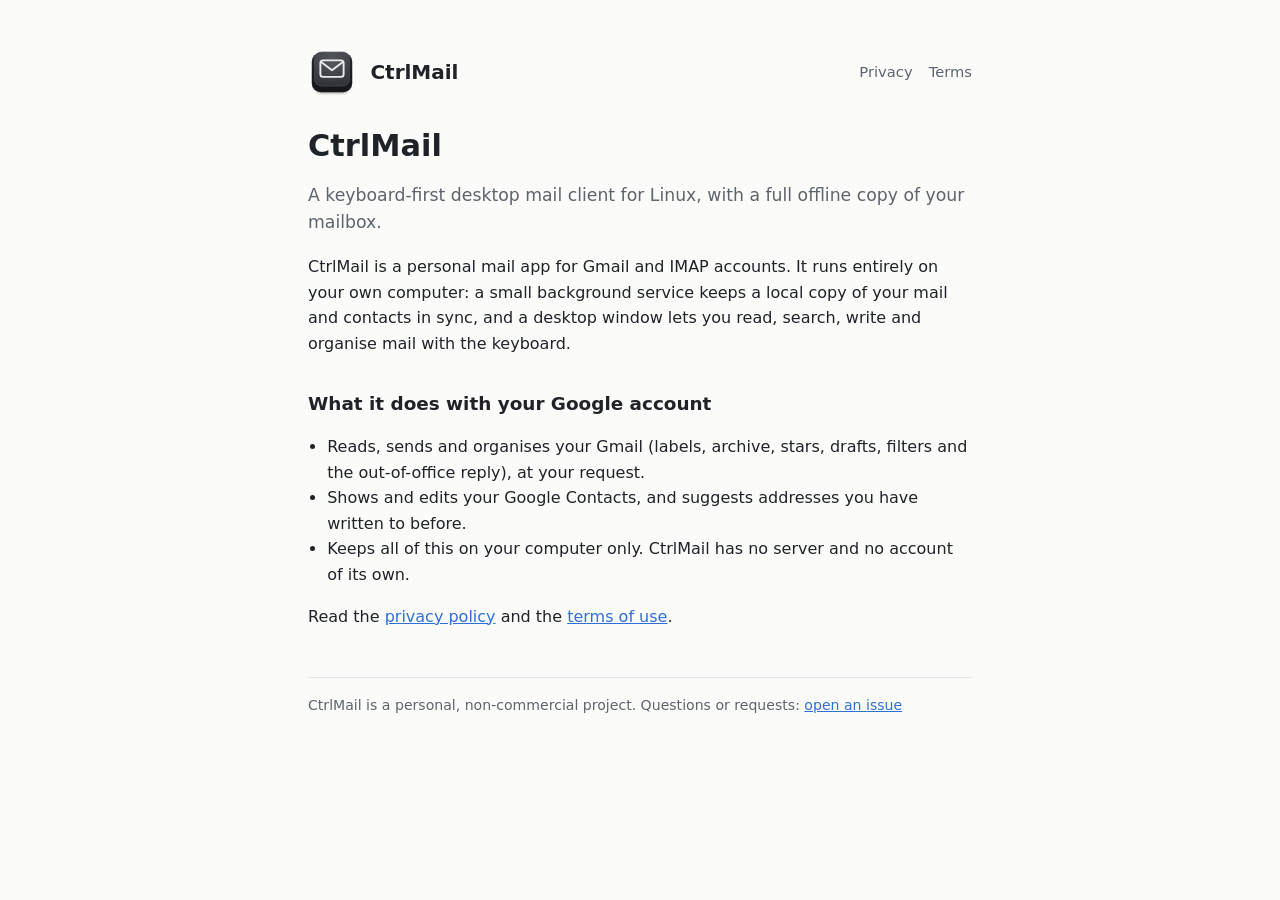
==== index.html @ cff55a21 "CtrlMail homepage, privacy policy and terms of use" ====
<!DOCTYPE html>
<html lang="en"><head><meta charset="utf-8"><meta name="viewport" content="width=device-width, initial-scale=1">
<link rel="icon" href="icon.svg" type="image/svg+xml"><link rel="stylesheet" href="style.css">
<title>CtrlMail</title></head><body><main>
<header><img src="icon.svg" alt=""><a href="./">CtrlMail</a><nav><a href="privacy.html">Privacy</a><a href="terms.html">Terms</a></nav></header>
<h1>CtrlMail</h1>
<p class="lead">A keyboard-first desktop mail client for Linux, with a full offline copy of your mailbox.</p>
<p>CtrlMail is a personal mail app for Gmail and IMAP accounts. It runs entirely on your own computer: a small background service keeps a local copy of your mail and contacts in sync, and a desktop window lets you read, search, write and organise mail with the keyboard.</p>
<h2>What it does with your Google account</h2>
<ul>
<li>Reads, sends and organises your Gmail (labels, archive, stars, drafts, filters and the out-of-office reply), at your request.</li>
<li>Shows and edits your Google Contacts, and suggests addresses you have written to before.</li>
<li>Keeps all of this on your computer only. CtrlMail has no server and no account of its own.</li>
</ul>
<p>Read the <a href="privacy.html">privacy policy</a> and the <a href="terms.html">terms of use</a>.</p>
<footer>CtrlMail is a personal, non-commercial project. Questions or requests: <a href="https://github.com/hogar1977/hogar1977.github.io/issues">open an issue</a></footer>
</main></body></html>
---- style.css ----
:root { --bg: #fbfbfa; --text: #1f2328; --dim: #5d646c; --line: #e3e5e8; --accent: #2f6fd6; color-scheme: light dark; }
@media (prefers-color-scheme: dark) { :root { --bg: #101315; --text: #e6e8ea; --dim: #9aa1a8; --line: #2a2f34; --accent: #7aa7ff; } }
* { box-sizing: border-box; }
body { margin: 0; background: var(--bg); color: var(--text); font: 16px/1.6 system-ui, -apple-system, "Segoe UI", sans-serif; }
main { max-width: 44rem; margin: 0 auto; padding: 3rem 1.25rem 4rem; }
header { display: flex; align-items: center; gap: 0.9rem; margin-bottom: 2rem; }
header img { width: 48px; height: 48px; }
header a { color: inherit; text-decoration: none; font-weight: 700; font-size: 1.25rem; }
nav { margin-left: auto; display: flex; gap: 1rem; font-size: 0.92rem; }
nav a { color: var(--dim); font-weight: 500; font-size: 0.92rem; }
h1 { font-size: 1.9rem; line-height: 1.2; margin: 0 0 0.4rem; }
h2 { font-size: 1.15rem; margin: 2rem 0 0.4rem; }
p, li { color: var(--text); }
.lead { color: var(--dim); font-size: 1.08rem; }
.updated { color: var(--dim); font-size: 0.9rem; }
a { color: var(--accent); }
ul { padding-left: 1.2rem; }
footer { margin-top: 3rem; padding-top: 1rem; border-top: 1px solid var(--line); color: var(--dim); font-size: 0.88rem; }
code { font-size: 0.92em; }
@media (max-width: 30rem) { header { flex-wrap: wrap; } nav { margin-left: 0; width: 100%; } }
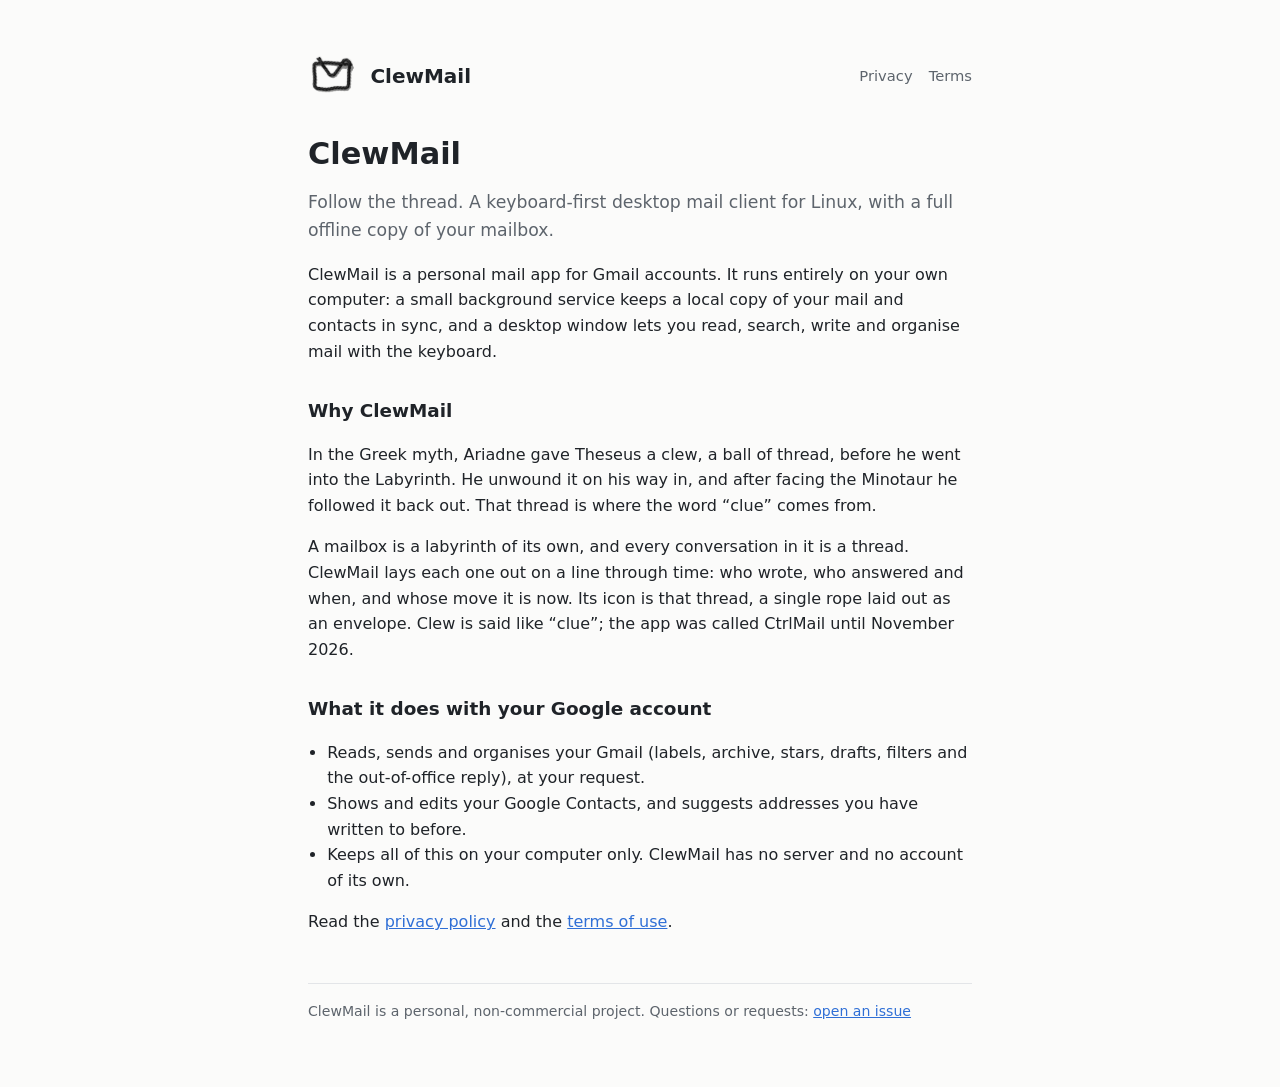
==== commit be9d80cc: "ClewMail: the app's new name and rope icon, and the story behind the name The pages keep their addre" ====
--- a/index.html
+++ b/index.html
@@ -1,17 +1,20 @@
 <!DOCTYPE html>
 <html lang="en"><head><meta charset="utf-8"><meta name="viewport" content="width=device-width, initial-scale=1">
-<link rel="icon" href="icon.svg" type="image/svg+xml"><link rel="stylesheet" href="style.css">
-<title>CtrlMail</title></head><body><main>
-<header><img src="icon.svg" alt=""><a href="./">CtrlMail</a><nav><a href="privacy.html">Privacy</a><a href="terms.html">Terms</a></nav></header>
-<h1>CtrlMail</h1>
-<p class="lead">A keyboard-first desktop mail client for Linux, with a full offline copy of your mailbox.</p>
-<p>CtrlMail is a personal mail app for Gmail and IMAP accounts. It runs entirely on your own computer: a small background service keeps a local copy of your mail and contacts in sync, and a desktop window lets you read, search, write and organise mail with the keyboard.</p>
+<link rel="icon" href="icon-light.png" media="(prefers-color-scheme: light)"><link rel="icon" href="icon-dark.png" media="(prefers-color-scheme: dark)"><link rel="stylesheet" href="style.css">
+<title>ClewMail</title></head><body><main>
+<header><picture><source srcset="icon-dark.png" media="(prefers-color-scheme: dark)"><img src="icon-light.png" alt=""></picture><a href="./">ClewMail</a><nav><a href="privacy.html">Privacy</a><a href="terms.html">Terms</a></nav></header>
+<h1>ClewMail</h1>
+<p class="lead">Follow the thread. A keyboard-first desktop mail client for Linux, with a full offline copy of your mailbox.</p>
+<p>ClewMail is a personal mail app for Gmail accounts. It runs entirely on your own computer: a small background service keeps a local copy of your mail and contacts in sync, and a desktop window lets you read, search, write and organise mail with the keyboard.</p>
+<h2>Why ClewMail</h2>
+<p>In the Greek myth, Ariadne gave Theseus a clew, a ball of thread, before he went into the Labyrinth. He unwound it on his way in, and after facing the Minotaur he followed it back out. That thread is where the word &ldquo;clue&rdquo; comes from.</p>
+<p>A mailbox is a labyrinth of its own, and every conversation in it is a thread. ClewMail lays each one out on a line through time: who wrote, who answered and when, and whose move it is now. Its icon is that thread, a single rope laid out as an envelope. Clew is said like &ldquo;clue&rdquo;; the app was called CtrlMail until November 2026.</p>
 <h2>What it does with your Google account</h2>
 <ul>
 <li>Reads, sends and organises your Gmail (labels, archive, stars, drafts, filters and the out-of-office reply), at your request.</li>
 <li>Shows and edits your Google Contacts, and suggests addresses you have written to before.</li>
-<li>Keeps all of this on your computer only. CtrlMail has no server and no account of its own.</li>
+<li>Keeps all of this on your computer only. ClewMail has no server and no account of its own.</li>
 </ul>
 <p>Read the <a href="privacy.html">privacy policy</a> and the <a href="terms.html">terms of use</a>.</p>
-<footer>CtrlMail is a personal, non-commercial project. Questions or requests: <a href="https://github.com/hogar1977/hogar1977.github.io/issues">open an issue</a></footer>
+<footer>ClewMail is a personal, non-commercial project. Questions or requests: <a href="https://github.com/hogar1977/hogar1977.github.io/issues">open an issue</a></footer>
 </main></body></html>
